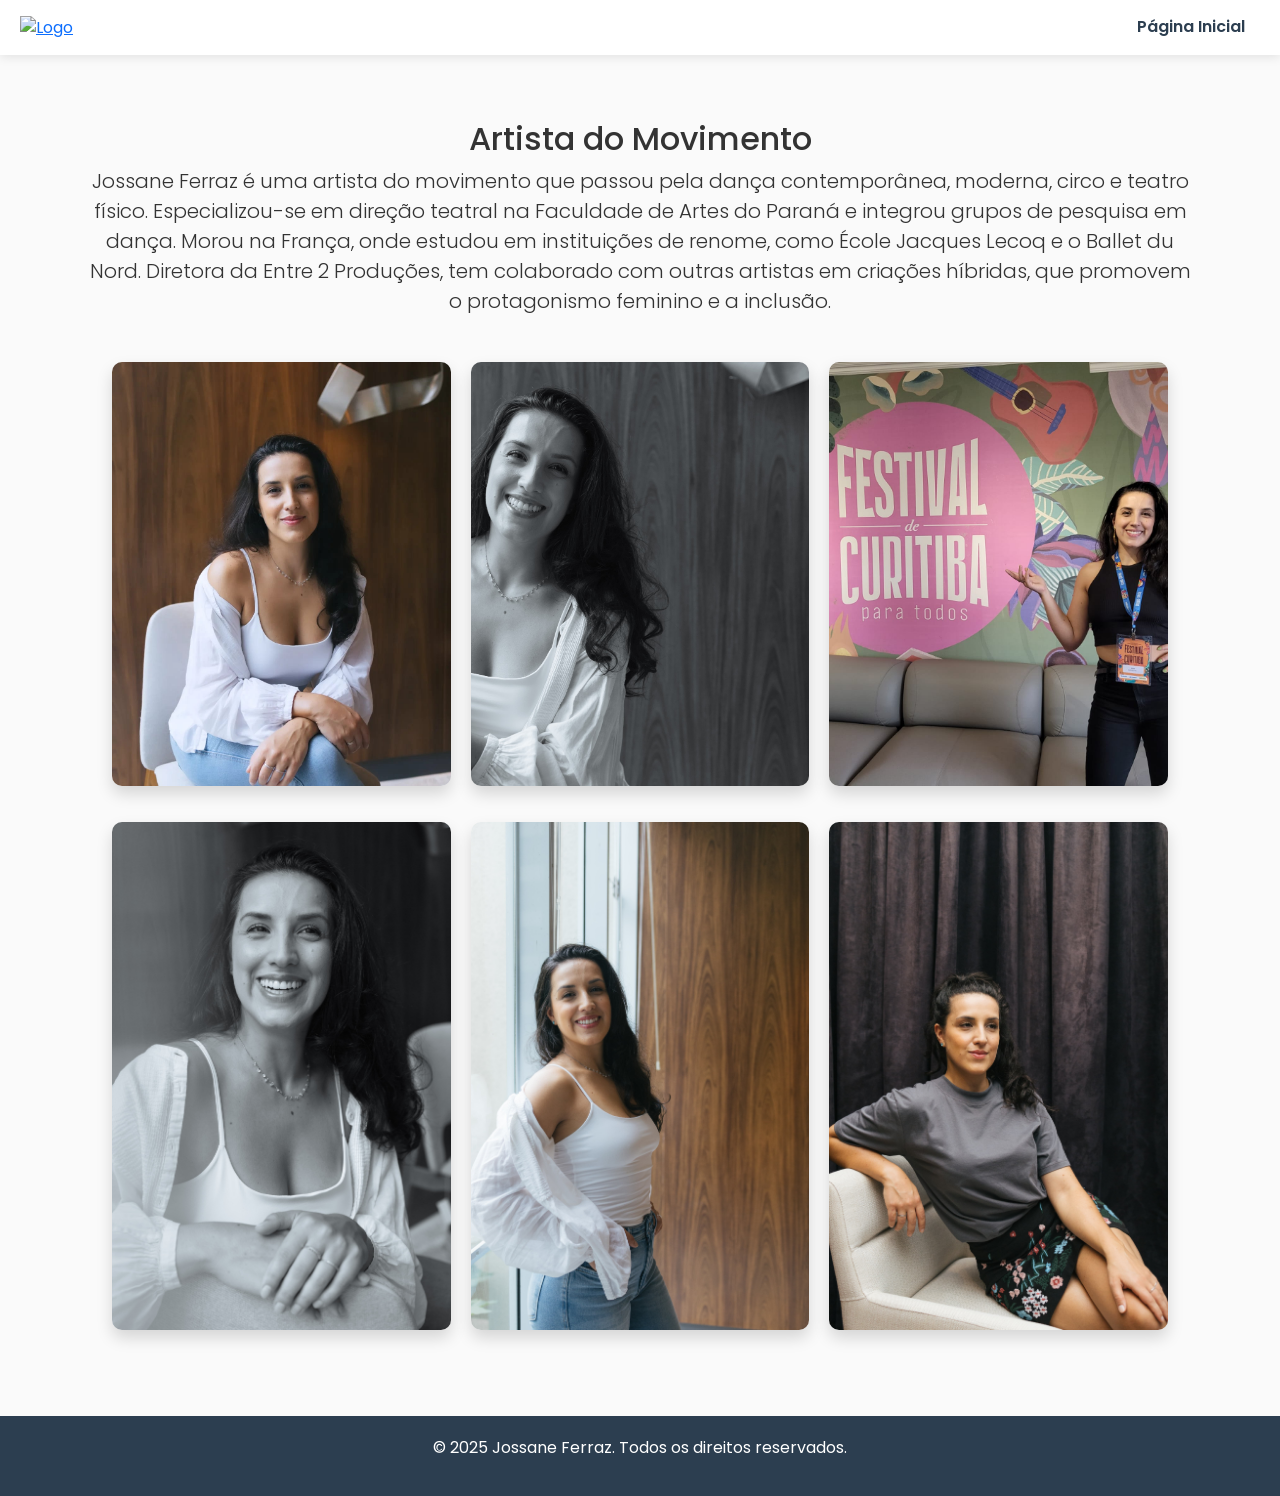
==== html/about.html @ 4a3dd1f1 "2" ====
<!DOCTYPE html>
<html lang="pt-br">
<head>
    <meta charset="UTF-8">
    <meta name="viewport" content="width=device-width, initial-scale=1.0">
    <title>Sobre Jossane Ferraz</title>
    <link href="https://cdn.jsdelivr.net/npm/bootstrap@5.3.0/dist/css/bootstrap.min.css" rel="stylesheet">
    <link href="https://fonts.googleapis.com/css2?family=Poppins:wght@300;400;600&display=swap" rel="stylesheet">
    <style>
        body {
            font-family: 'Poppins', sans-serif;
            background-color: #fafafa;
            color: #333;
            margin: 0;
            padding-top: 80px;
        }
        header {
            background-color: #ffffff;
            padding: 15px 20px;
            box-shadow: 0 2px 10px rgba(0, 0, 0, 0.1);
            display: flex;
            align-items: center;
            justify-content: space-between;
            position: fixed;
            width: 100%;
            top: 0;
            left: 0;
            z-index: 1000;
        }
        header .logo img {
            height: 35px;
        }
        nav {
            background-color: transparent;
        }
        nav ul {
            list-style: none;
            padding: 0;
            margin: 0;
        }
        nav a {
            font-weight: 600;
            text-decoration: none;
            color: #2c3e50;
            transition: color 0.3s;
            padding: 10px 15px;
            border-radius: 5px;
        }
        nav a:hover {
            color: #f39c12;
        }
        .container {
            margin-top: 40px;
        }
        footer {
            text-align: center;
            padding: 20px;
            background-color: #2c3e50;
            color: #fff;
            margin-top: 40px;
        }
        .gallery {
            display: grid;
            grid-template-columns: repeat(3, 1fr);
            gap: 20px;
            padding: 30px;
        }
        .gallery figure {
            position: relative;
            overflow: hidden;
            border-radius: 10px;
            box-shadow: 0 8px 16px rgba(0, 0, 0, 0.15);
            transition: transform 0.3s ease, box-shadow 0.3s ease;
            cursor: pointer;
        }
        .gallery figure:hover {
            transform: scale(1.05);
        }
        .gallery img {
            width: 100%;
            height: 100%;
            object-fit: cover;
            display: block;
        }
        .modal {
            display: none;
            position: fixed;
            z-index: 1000;
            left: 0;
            top: 0;
            width: 100%;
            height: 100%;
            background-color: rgba(0, 0, 0, 0.8);
            justify-content: center;
            align-items: center;
        }
        .modal img {
            max-width: 90%;
            max-height: 90%;
            border-radius: 10px;
        }
        .modal.active {
            display: flex;
        }
        @media (max-width: 768px) {
            .gallery {
                grid-template-columns: 1fr;
            }
        }
    </style>
</head>
<body>
    <header>
        <a href="/" class="logo">
            <img src="../assets/images/logo.png" alt="Logo" />
        </a>
        <nav>
            <ul>
                <li><a href="/">Página Inicial</a></li>
            </ul>
        </nav>
    </header>

    <div class="container text-center">
        <h2 class="mt-4">Artista do Movimento</h2>
        <p class="lead">
            Jossane Ferraz é uma artista do movimento que passou pela dança contemporânea, moderna, circo e teatro físico.
            Especializou-se em direção teatral na Faculdade de Artes do Paraná e integrou grupos de pesquisa em dança.
            Morou na França, onde estudou em instituições de renome, como École Jacques Lecoq e o Ballet du Nord.
            Diretora da Entre 2 Produções, tem colaborado com outras artistas em criações híbridas, que promovem o protagonismo feminino e a inclusão.
        </p>

        <div class="gallery">
            <figure><img src="../images/perfil/01.jpg" alt="Foto 1"></figure>
            <figure><img src="../images/perfil/02.jpg" alt="Foto 2"></figure>
            <figure><img src="../images/perfil/03.jpg" alt="Foto 3"></figure>
            <figure><img src="../images/perfil/04.jpg" alt="Foto 4"></figure>
            <figure><img src="../images/perfil/05.jpg" alt="Foto 5"></figure>
            <figure><img src="../images/perfil/06.jpg" alt="Foto 6"></figure>
        </div>
    </div>

    <div class="modal" id="imageModal">
        <img id="modalImg" src="" alt="Imagem Ampliada">
    </div>

    <footer>
        <p>&copy; 2025 Jossane Ferraz. Todos os direitos reservados.</p>
    </footer>

    <script>
        document.querySelectorAll('.gallery figure img').forEach(img => {
            img.addEventListener('click', function() {
                document.getElementById('modalImg').src = this.src;
                document.getElementById('imageModal').classList.add('active');
            });
        });
        document.getElementById('imageModal').addEventListener('click', function() {
            this.classList.remove('active');
        });
    </script>
</body>
</html>
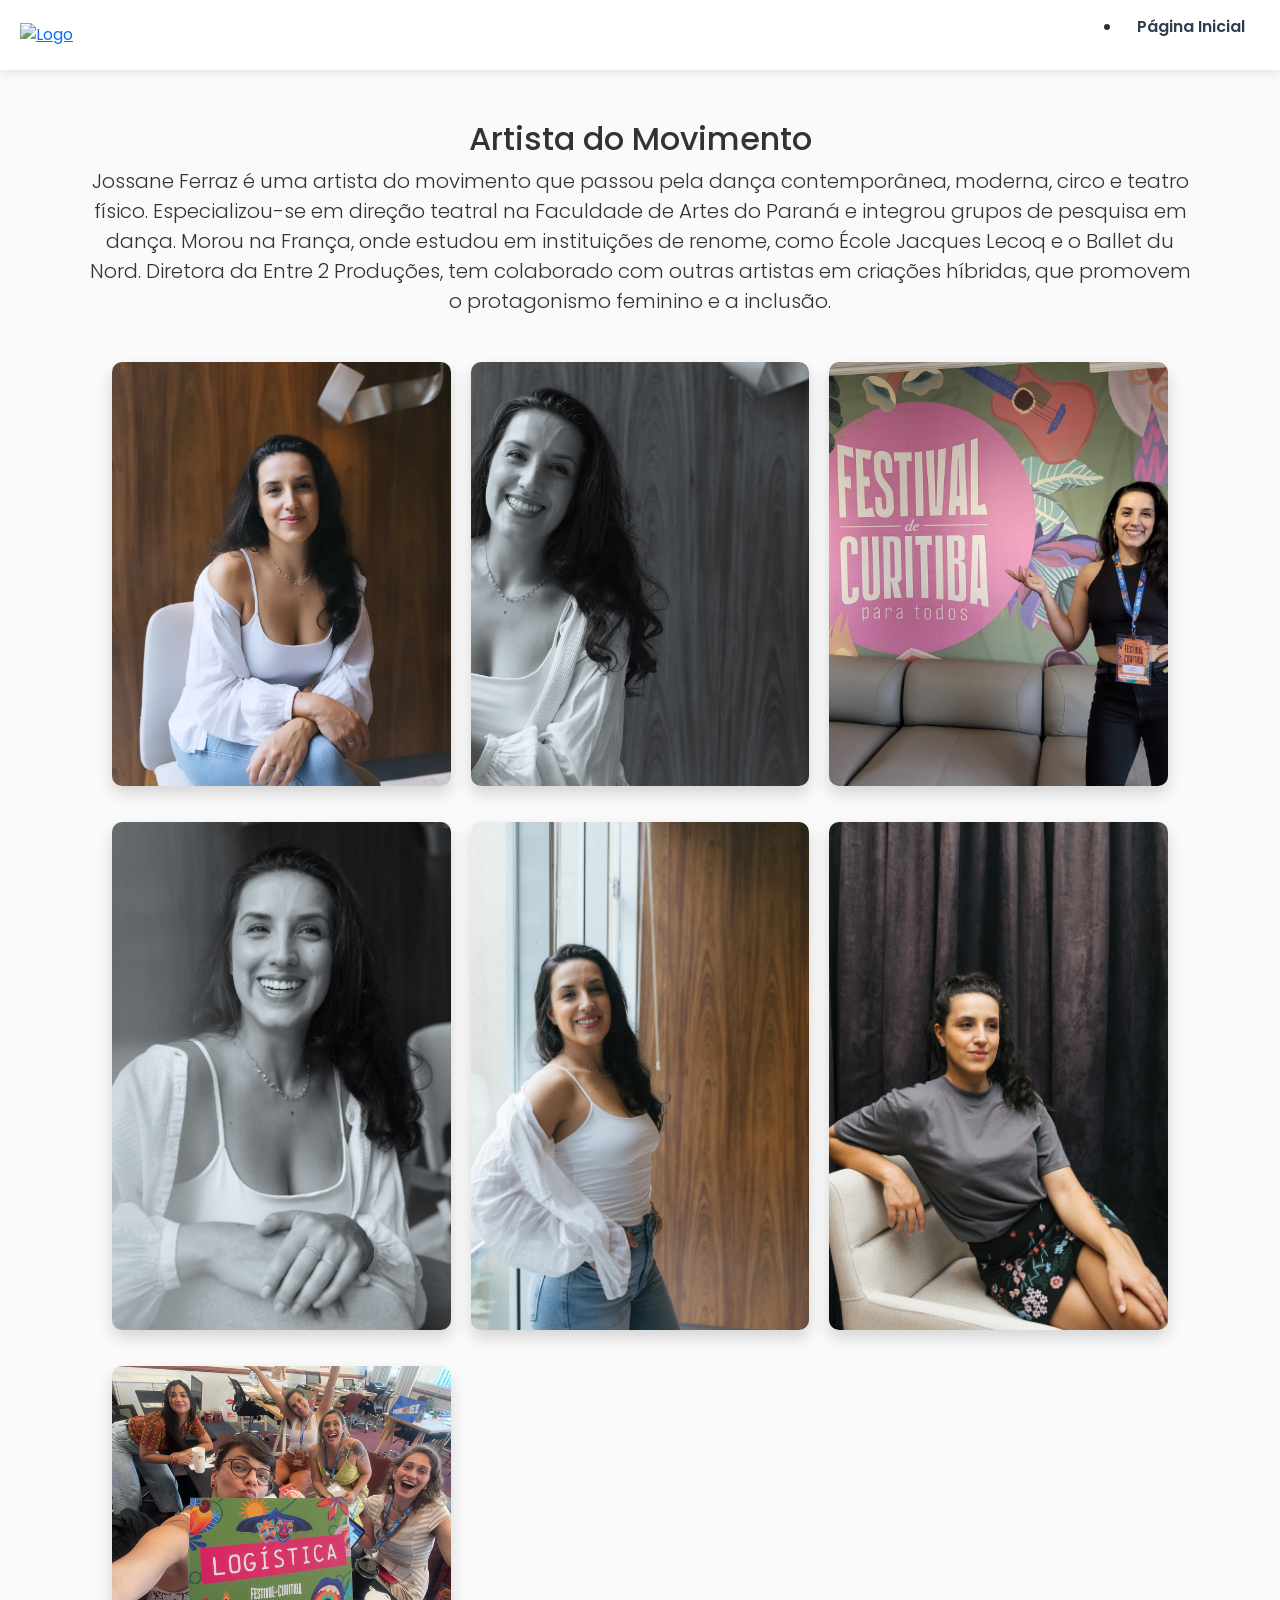
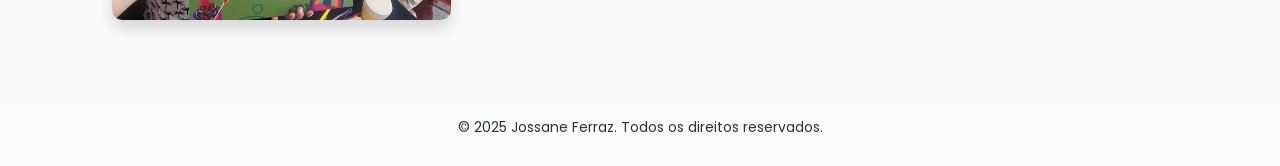
==== commit eafe66b2: "v2" ====
--- a/html/about.html
+++ b/html/about.html
@@ -27,22 +27,15 @@
             left: 0;
             z-index: 1000;
         }
-        header .logo img {
-            height: 35px;
-        }
-        nav {
-            background-color: transparent;
-        }
-        nav ul {
-            list-style: none;
-            padding: 0;
-            margin: 0;
+        .logo img {
+            height: 30px;
+            transition: height 0.3s;
         }
         nav a {
             font-weight: 600;
             text-decoration: none;
             color: #2c3e50;
-            transition: color 0.3s;
+            transition: color 0.3s, font-size 0.3s;
             padding: 10px 15px;
             border-radius: 5px;
         }
@@ -105,6 +98,13 @@
         @media (max-width: 768px) {
             .gallery {
                 grid-template-columns: 1fr;
+            }
+            .logo img {
+                height: 20px;
+            }
+            nav a {
+                font-size: 14px;
+                padding: 5px 10px;
             }
         }
     </style>
@@ -137,6 +137,7 @@
             <figure><img src="../images/perfil/04.jpg" alt="Foto 4"></figure>
             <figure><img src="../images/perfil/05.jpg" alt="Foto 5"></figure>
             <figure><img src="../images/perfil/06.jpg" alt="Foto 6"></figure>
+            <figure><img src="../images/perfil/07.jpg" alt="Foto 7"></figure>
         </div>
     </div>
 
@@ -144,19 +145,73 @@
         <img id="modalImg" src="" alt="Imagem Ampliada">
     </div>
 
-    <footer>
+    <footer style="background-color: #fcfcfc; color: #2d3436; padding: 10px; text-align: center; font-size: 14px; display: flex; justify-content: center; align-items: center; height: 60px;">
         <p>&copy; 2025 Jossane Ferraz. Todos os direitos reservados.</p>
     </footer>
 
     <script>
-        document.querySelectorAll('.gallery figure img').forEach(img => {
-            img.addEventListener('click', function() {
-                document.getElementById('modalImg').src = this.src;
-                document.getElementById('imageModal').classList.add('active');
+        document.addEventListener('DOMContentLoaded', function () {
+            const images = document.querySelectorAll('.gallery figure img');
+            const modal = document.getElementById('imageModal');
+            const modalImg = document.getElementById('modalImg');
+
+            let currentIndex = 0;
+
+            function openModal(index) {
+                currentIndex = index;
+                modalImg.src = images[currentIndex].src;
+                modal.classList.add('active');
+            }
+
+            function closeModal() {
+                modal.classList.remove('active');
+            }
+
+            function nextImage() {
+                currentIndex = (currentIndex + 1) % images.length;
+                modalImg.src = images[currentIndex].src;
+            }
+
+            function prevImage() {
+                currentIndex = (currentIndex - 1 + images.length) % images.length;
+                modalImg.src = images[currentIndex].src;
+            }
+
+            // Abre o modal ao clicar em uma imagem
+            images.forEach((img, index) => {
+                img.addEventListener('click', function () {
+                    openModal(index);
+                });
             });
-        });
-        document.getElementById('imageModal').addEventListener('click', function() {
-            this.classList.remove('active');
+
+            // Fecha o modal ao clicar fora da imagem
+            modal.addEventListener('click', function (event) {
+                if (event.target === modal) {
+                    closeModal();
+                } else {
+                    const clickX = event.clientX;
+                    const screenWidth = window.innerWidth;
+
+                    if (clickX > screenWidth / 2) {
+                        nextImage(); // Canto direito → próxima imagem
+                    } else {
+                        prevImage(); // Canto esquerdo → imagem anterior
+                    }
+                }
+            });
+
+            // Navegação com o teclado
+            document.addEventListener('keydown', function (event) {
+                if (modal.classList.contains('active')) {
+                    if (event.key === 'ArrowRight') {
+                        nextImage(); // Seta para a direita → próxima imagem
+                    } else if (event.key === 'ArrowLeft') {
+                        prevImage(); // Seta para a esquerda → imagem anterior
+                    } else if (event.key === 'Escape') {
+                        closeModal(); // Tecla Esc → fecha o modal
+                    }
+                }
+            });
         });
     </script>
 </body>
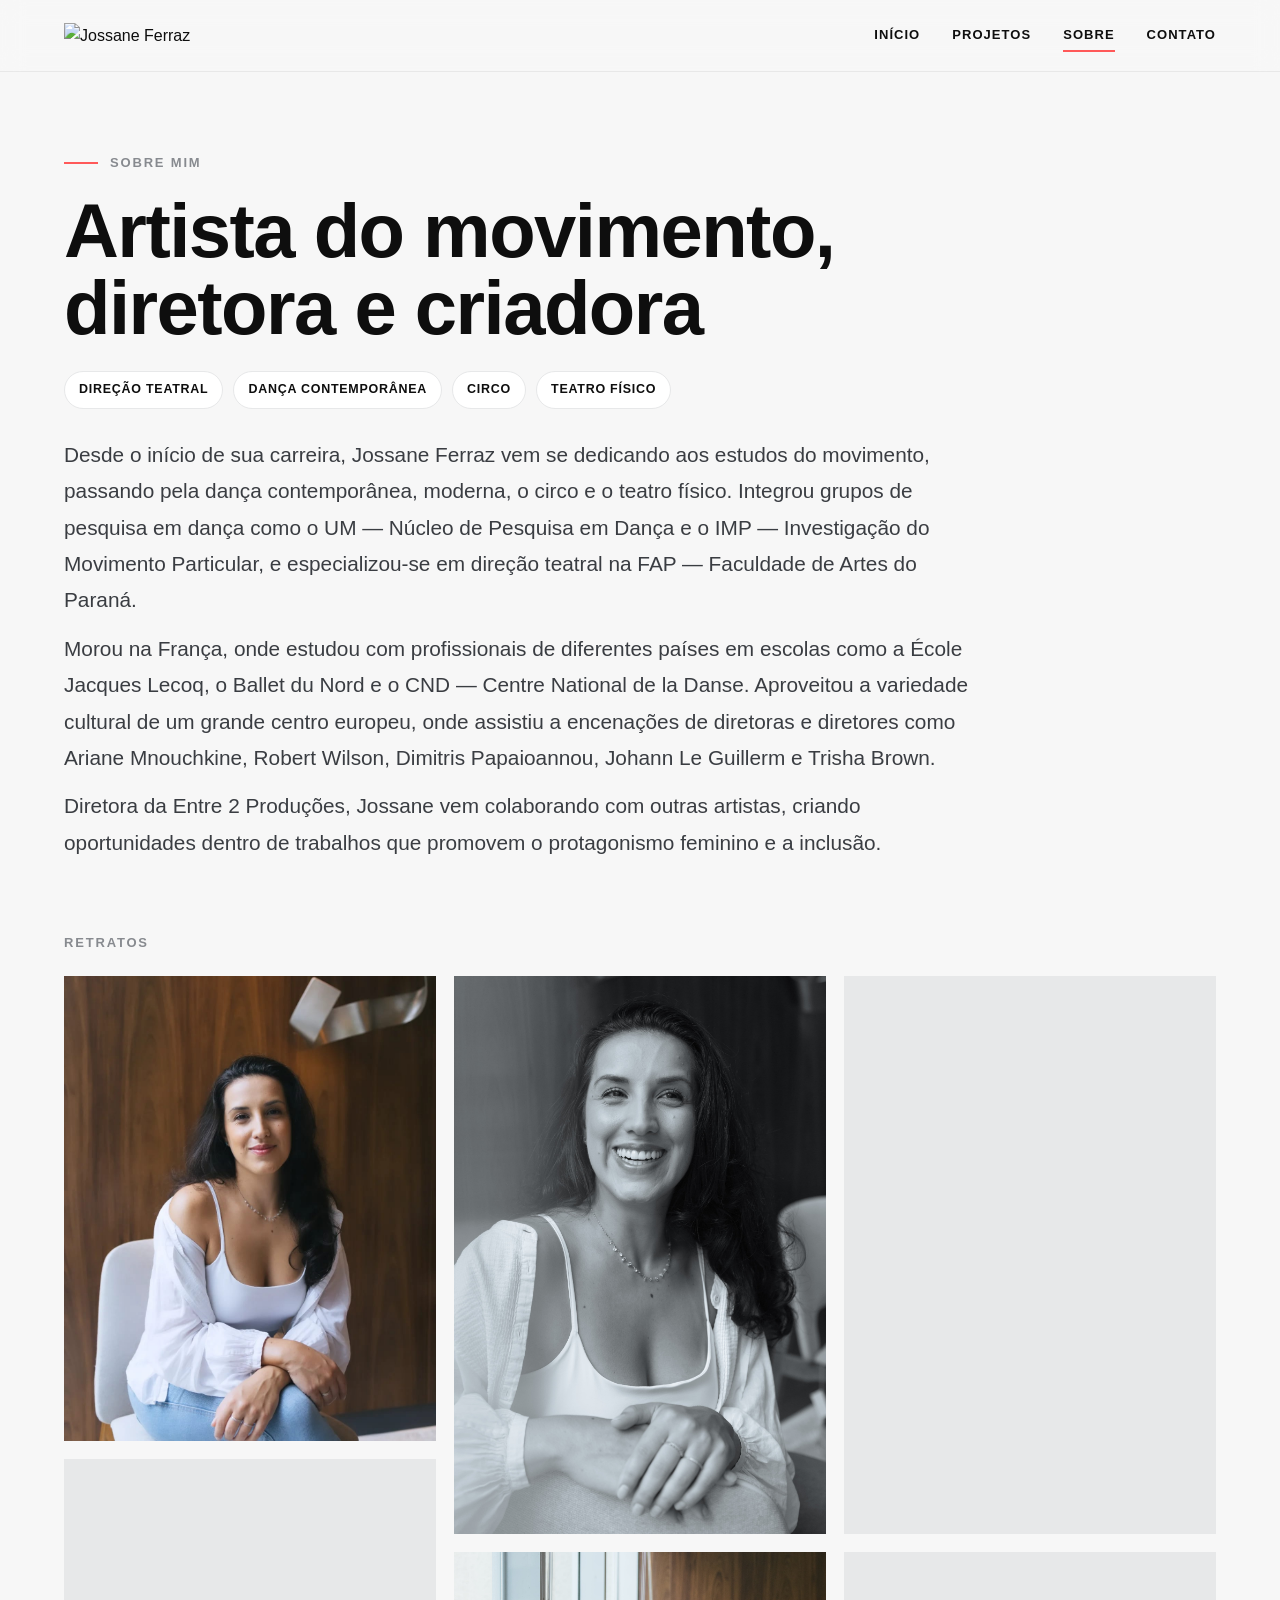
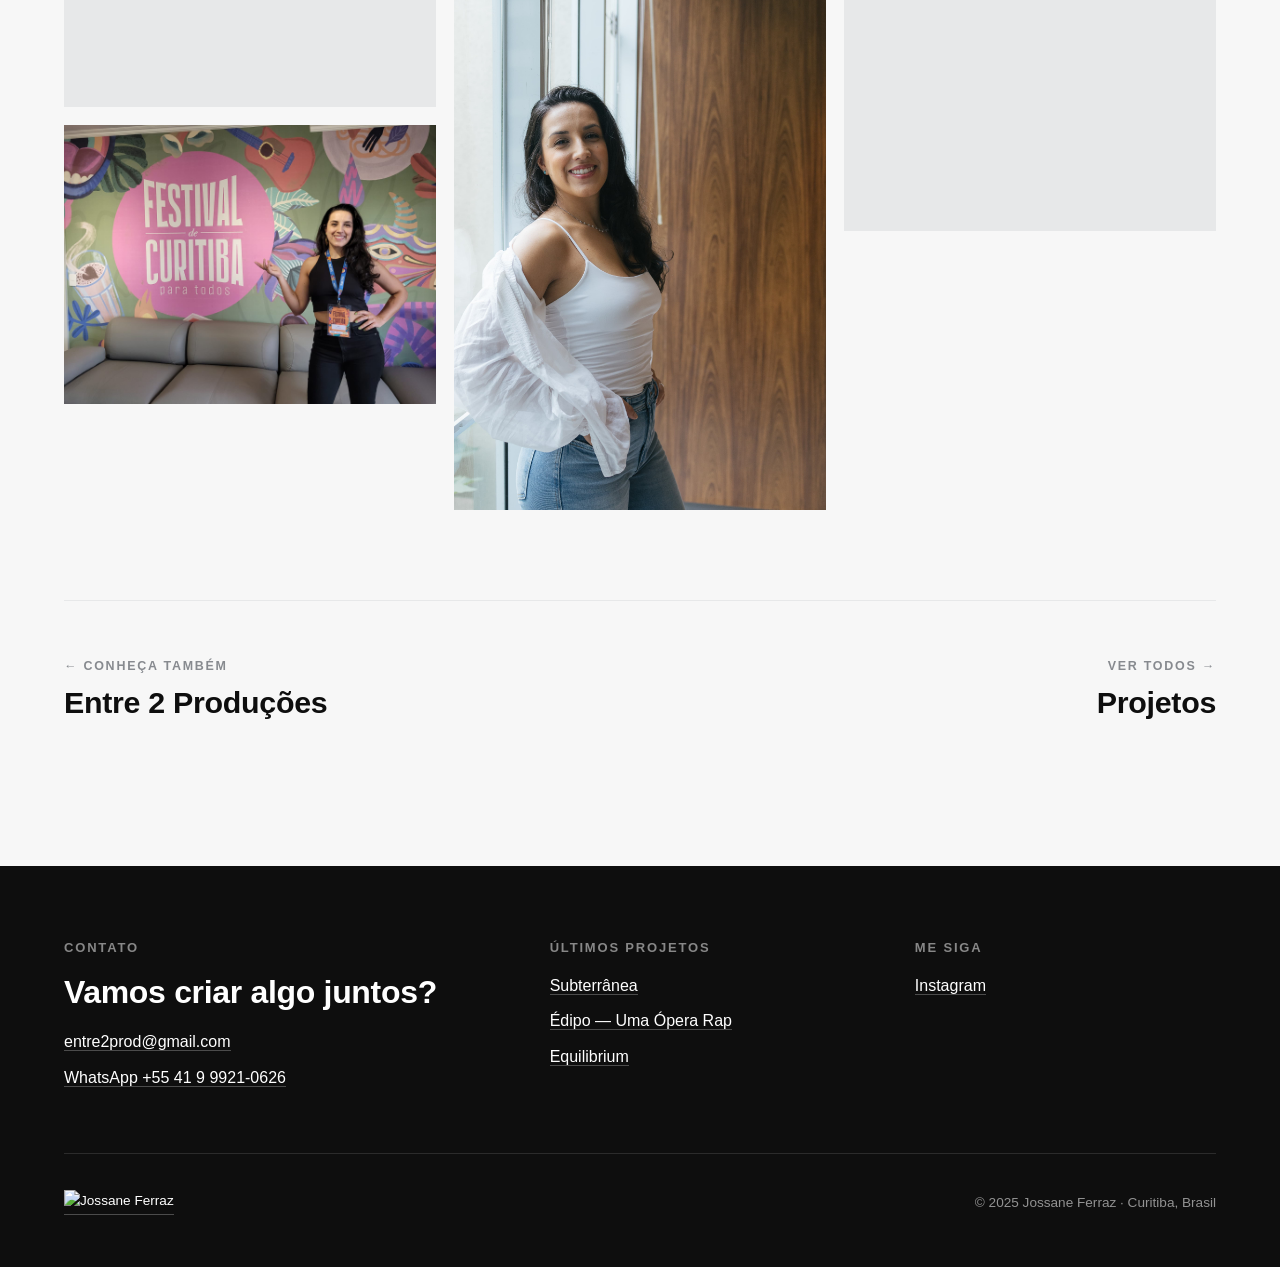
==== commit 6583c127: "2.0" ====
--- a/html/about.html
+++ b/html/about.html
@@ -1,218 +1,120 @@
 <!DOCTYPE html>
-<html lang="pt-br">
+<html lang="pt-BR">
 <head>
     <meta charset="UTF-8">
-    <meta name="viewport" content="width=device-width, initial-scale=1.0">
-    <title>Sobre Jossane Ferraz</title>
-    <link href="https://cdn.jsdelivr.net/npm/bootstrap@5.3.0/dist/css/bootstrap.min.css" rel="stylesheet">
-    <link href="https://fonts.googleapis.com/css2?family=Poppins:wght@300;400;600&display=swap" rel="stylesheet">
-    <style>
-        body {
-            font-family: 'Poppins', sans-serif;
-            background-color: #fafafa;
-            color: #333;
-            margin: 0;
-            padding-top: 80px;
-        }
-        header {
-            background-color: #ffffff;
-            padding: 15px 20px;
-            box-shadow: 0 2px 10px rgba(0, 0, 0, 0.1);
-            display: flex;
-            align-items: center;
-            justify-content: space-between;
-            position: fixed;
-            width: 100%;
-            top: 0;
-            left: 0;
-            z-index: 1000;
-        }
-        .logo img {
-            height: 30px;
-            transition: height 0.3s;
-        }
-        nav a {
-            font-weight: 600;
-            text-decoration: none;
-            color: #2c3e50;
-            transition: color 0.3s, font-size 0.3s;
-            padding: 10px 15px;
-            border-radius: 5px;
-        }
-        nav a:hover {
-            color: #f39c12;
-        }
-        .container {
-            margin-top: 40px;
-        }
-        footer {
-            text-align: center;
-            padding: 20px;
-            background-color: #2c3e50;
-            color: #fff;
-            margin-top: 40px;
-        }
-        .gallery {
-            display: grid;
-            grid-template-columns: repeat(3, 1fr);
-            gap: 20px;
-            padding: 30px;
-        }
-        .gallery figure {
-            position: relative;
-            overflow: hidden;
-            border-radius: 10px;
-            box-shadow: 0 8px 16px rgba(0, 0, 0, 0.15);
-            transition: transform 0.3s ease, box-shadow 0.3s ease;
-            cursor: pointer;
-        }
-        .gallery figure:hover {
-            transform: scale(1.05);
-        }
-        .gallery img {
-            width: 100%;
-            height: 100%;
-            object-fit: cover;
-            display: block;
-        }
-        .modal {
-            display: none;
-            position: fixed;
-            z-index: 1000;
-            left: 0;
-            top: 0;
-            width: 100%;
-            height: 100%;
-            background-color: rgba(0, 0, 0, 0.8);
-            justify-content: center;
-            align-items: center;
-        }
-        .modal img {
-            max-width: 90%;
-            max-height: 90%;
-            border-radius: 10px;
-        }
-        .modal.active {
-            display: flex;
-        }
-        @media (max-width: 768px) {
-            .gallery {
-                grid-template-columns: 1fr;
-            }
-            .logo img {
-                height: 20px;
-            }
-            nav a {
-                font-size: 14px;
-                padding: 5px 10px;
-            }
-        }
-    </style>
+    <meta name="viewport" content="width=device-width, initial-scale=1, viewport-fit=cover">
+    <title>Sobre | Jossane Ferraz</title>
+    <meta name="description" content="Jossane Ferraz é artista do movimento e diretora da Entre 2 Produções. Dança contemporânea, circo e teatro físico, com formação na École Jacques Lecoq e no Ballet du Nord.">
+    <meta name="author" content="Jossane Ferraz">
+    <meta property="og:type" content="profile">
+    <meta property="og:site_name" content="Jossane Ferraz">
+    <meta property="og:title" content="Sobre | Jossane Ferraz">
+    <meta property="og:description" content="Artista do movimento e diretora da Entre 2 Produções.">
+    <meta property="og:image" content="/images/perfil/01.jpg">
+    <link rel="icon" href="/assets/images/logo2.png">
+    <link rel="stylesheet" href="/assets/fonts/webfonts.css">
+    <link rel="stylesheet" href="/css/pages.css">
+    <script src="/js/pages.js" defer></script>
 </head>
 <body>
-    <header>
-        <a href="/" class="logo">
-            <img src="../assets/images/logo.png" alt="Logo" />
+
+    <header class="site-header">
+        <a href="/" class="logo" aria-label="Página inicial">
+            <img src="/assets/images/logo.png" alt="Jossane Ferraz">
         </a>
-        <nav>
-            <ul>
-                <li><a href="/">Página Inicial</a></li>
-            </ul>
+        <nav class="site-nav" aria-label="Navegação principal">
+            <a href="/">Início</a>
+            <a href="/#portfolio">Projetos</a>
+            <a href="/html/about.html" class="nav-extra" aria-current="page">Sobre</a>
+            <a href="#contato">Contato</a>
         </nav>
     </header>
 
-    <div class="container text-center">
-        <h2 class="mt-4">Artista do Movimento</h2>
-        <p class="lead">
-            Jossane Ferraz é uma artista do movimento que passou pela dança contemporânea, moderna, circo e teatro físico.
-            Especializou-se em direção teatral na Faculdade de Artes do Paraná e integrou grupos de pesquisa em dança.
-            Morou na França, onde estudou em instituições de renome, como École Jacques Lecoq e o Ballet du Nord.
-            Diretora da Entre 2 Produções, tem colaborado com outras artistas em criações híbridas, que promovem o protagonismo feminino e a inclusão.
-        </p>
+    <main class="page-main">
 
-        <div class="gallery">
-            <figure><img src="../images/perfil/01.jpg" alt="Foto 1"></figure>
-            <figure><img src="../images/perfil/02.jpg" alt="Foto 2"></figure>
-            <figure><img src="../images/perfil/03.jpg" alt="Foto 3"></figure>
-            <figure><img src="../images/perfil/04.jpg" alt="Foto 4"></figure>
-            <figure><img src="../images/perfil/05.jpg" alt="Foto 5"></figure>
-            <figure><img src="../images/perfil/06.jpg" alt="Foto 6"></figure>
-            <figure><img src="../images/perfil/07.jpg" alt="Foto 7"></figure>
+        <section class="page-hero reveal">
+            <p class="eyebrow">Sobre Mim</p>
+            <h1>Artista do movimento, diretora e criadora</h1>
+            <ul class="meta">
+                <li>Direção teatral</li>
+                <li>Dança contemporânea</li>
+                <li>Circo</li>
+                <li>Teatro físico</li>
+            </ul>
+            <p class="lead">
+                Desde o início de sua carreira, Jossane Ferraz vem se dedicando aos estudos do movimento, passando
+                pela dança contemporânea, moderna, o circo e o teatro físico. Integrou grupos de pesquisa em dança
+                como o UM — Núcleo de Pesquisa em Dança e o IMP — Investigação do Movimento Particular, e
+                especializou-se em direção teatral na FAP — Faculdade de Artes do Paraná.
+            </p>
+            <p class="lead">
+                Morou na França, onde estudou com profissionais de diferentes países em escolas como a École
+                Jacques Lecoq, o Ballet du Nord e o CND — Centre National de la Danse. Aproveitou a variedade
+                cultural de um grande centro europeu, onde assistiu a encenações de diretoras e diretores como
+                Ariane Mnouchkine, Robert Wilson, Dimitris Papaioannou, Johann Le Guillerm e Trisha Brown.
+            </p>
+            <p class="lead">
+                Diretora da Entre 2 Produções, Jossane vem colaborando com outras artistas, criando oportunidades
+                dentro de trabalhos que promovem o protagonismo feminino e a inclusão.
+            </p>
+        </section>
+
+        <section class="gallery-section">
+            <p class="section-label">Retratos</p>
+            <div class="gallery">
+                <figure class="reveal"><img src="/images/perfil/01.jpg" alt="Retrato de Jossane Ferraz" loading="lazy" decoding="async"></figure>
+                <figure class="reveal"><img src="/images/perfil/02.jpg" alt="Retrato de Jossane Ferraz" loading="lazy" decoding="async"></figure>
+                <figure class="reveal"><img src="/images/perfil/03.jpg" alt="Retrato de Jossane Ferraz" loading="lazy" decoding="async"></figure>
+                <figure class="reveal"><img src="/images/perfil/04.jpg" alt="Retrato de Jossane Ferraz" loading="lazy" decoding="async"></figure>
+                <figure class="reveal"><img src="/images/perfil/05.jpg" alt="Retrato de Jossane Ferraz" loading="lazy" decoding="async"></figure>
+                <figure class="reveal"><img src="/images/perfil/06.jpg" alt="Retrato de Jossane Ferraz" loading="lazy" decoding="async"></figure>
+                <figure class="reveal"><img src="/images/perfil/07.jpg" alt="Retrato de Jossane Ferraz" loading="lazy" decoding="async"></figure>
+            </div>
+        </section>
+
+        <nav class="project-nav" aria-label="Continue navegando">
+            <a href="/html/entre2producoes.html" class="prev">
+                <span class="label">&larr; Conheça também</span>
+                <span class="title">Entre 2 Produções</span>
+            </a>
+            <a href="/#portfolio" class="next">
+                <span class="label">Ver todos &rarr;</span>
+                <span class="title">Projetos</span>
+            </a>
+        </nav>
+
+    </main>
+
+    <footer class="site-footer" id="contato">
+        <div class="footer-inner">
+            <div>
+                <h3>Contato</h3>
+                <p class="footer-cta">Vamos criar algo juntos?</p>
+                <ul>
+                    <li><a href="mailto:entre2prod@gmail.com">entre2prod@gmail.com</a></li>
+                    <li><a href="https://wa.me/5541999210626" target="_blank" rel="noopener">WhatsApp +55 41 9 9921-0626</a></li>
+                </ul>
+            </div>
+            <div>
+                <h3>Últimos projetos</h3>
+                <ul>
+                    <li><a href="/html/projetos/subterranea.html">Subterrânea</a></li>
+                    <li><a href="/html/projetos/edipo.html">Édipo — Uma Ópera Rap</a></li>
+                    <li><a href="/html/projetos/equilibrium.html">Equilibrium</a></li>
+                </ul>
+            </div>
+            <div>
+                <h3>Me siga</h3>
+                <ul>
+                    <li><a href="https://www.instagram.com/jossaneferraz" target="_blank" rel="noopener">Instagram</a></li>
+                </ul>
+            </div>
         </div>
-    </div>
-
-    <div class="modal" id="imageModal">
-        <img id="modalImg" src="" alt="Imagem Ampliada">
-    </div>
-
-    <footer style="background-color: #fcfcfc; color: #2d3436; padding: 10px; text-align: center; font-size: 14px; display: flex; justify-content: center; align-items: center; height: 60px;">
-        <p>&copy; 2025 Jossane Ferraz. Todos os direitos reservados.</p>
+        <div class="copyright">
+            <a href="/"><img src="/assets/images/logo2.png" alt="Jossane Ferraz"></a>
+            <p>&copy; 2025 Jossane Ferraz &middot; Curitiba, Brasil</p>
+        </div>
     </footer>
 
-    <script>
-        document.addEventListener('DOMContentLoaded', function () {
-            const images = document.querySelectorAll('.gallery figure img');
-            const modal = document.getElementById('imageModal');
-            const modalImg = document.getElementById('modalImg');
-
-            let currentIndex = 0;
-
-            function openModal(index) {
-                currentIndex = index;
-                modalImg.src = images[currentIndex].src;
-                modal.classList.add('active');
-            }
-
-            function closeModal() {
-                modal.classList.remove('active');
-            }
-
-            function nextImage() {
-                currentIndex = (currentIndex + 1) % images.length;
-                modalImg.src = images[currentIndex].src;
-            }
-
-            function prevImage() {
-                currentIndex = (currentIndex - 1 + images.length) % images.length;
-                modalImg.src = images[currentIndex].src;
-            }
-
-            // Abre o modal ao clicar em uma imagem
-            images.forEach((img, index) => {
-                img.addEventListener('click', function () {
-                    openModal(index);
-                });
-            });
-
-            // Fecha o modal ao clicar fora da imagem
-            modal.addEventListener('click', function (event) {
-                if (event.target === modal) {
-                    closeModal();
-                } else {
-                    const clickX = event.clientX;
-                    const screenWidth = window.innerWidth;
-
-                    if (clickX > screenWidth / 2) {
-                        nextImage(); // Canto direito → próxima imagem
-                    } else {
-                        prevImage(); // Canto esquerdo → imagem anterior
-                    }
-                }
-            });
-
-            // Navegação com o teclado
-            document.addEventListener('keydown', function (event) {
-                if (modal.classList.contains('active')) {
-                    if (event.key === 'ArrowRight') {
-                        nextImage(); // Seta para a direita → próxima imagem
-                    } else if (event.key === 'ArrowLeft') {
-                        prevImage(); // Seta para a esquerda → imagem anterior
-                    } else if (event.key === 'Escape') {
-                        closeModal(); // Tecla Esc → fecha o modal
-                    }
-                }
-            });
-        });
-    </script>
 </body>
 </html>
--- a/css/pages.css
+++ b/css/pages.css
@@ -0,0 +1,543 @@
+/* ==========================================================================
+   Jossane Ferraz — design system das páginas internas
+   Segue a identidade da home (build.min.css): Helvetica Now Display,
+   fundo #f7f7f7, texto #0e0e0e, cinza #878a8f, acento #ff5959.
+   Pesos de fonte disponíveis localmente: 400, 500 e 800.
+   ========================================================================== */
+
+:root {
+    --ink: #0e0e0e;
+    --gray: #878a8f;
+    --gray-light: #e7e8e9;
+    --bg: #f7f7f7;
+    --surface: #ffffff;
+    --accent: #ff5959;
+    --header-h: 72px;
+    --gutter: clamp(20px, 5vw, 64px);
+    --ease: cubic-bezier(.3, 0, .5, 1);
+}
+
+*,
+*::before,
+*::after { box-sizing: border-box; }
+
+html { scroll-behavior: smooth; }
+
+body {
+    margin: 0;
+    min-height: 100vh;
+    font-family: "Helvetica Now Display DW", "Helvetica Neue", Arial, sans-serif;
+    font-size: 16px;
+    font-weight: 500;
+    line-height: 1.6;
+    color: var(--ink);
+    background: var(--bg);
+    -webkit-text-size-adjust: 100%;
+    overflow-x: hidden;
+}
+
+img, video { max-width: 100%; display: block; }
+
+a { color: inherit; text-decoration: none; }
+
+::selection { background: var(--ink); color: #fff; }
+
+:focus-visible {
+    outline: 2px solid var(--accent);
+    outline-offset: 3px;
+}
+
+/* --------------------------------------------------------------------------
+   Header fixo
+   -------------------------------------------------------------------------- */
+
+.site-header {
+    position: fixed;
+    inset: 0 0 auto 0;
+    z-index: 100;
+    display: flex;
+    align-items: center;
+    justify-content: space-between;
+    height: var(--header-h);
+    padding: 0 var(--gutter);
+    background: rgba(247, 247, 247, .88);
+    -webkit-backdrop-filter: blur(12px);
+    backdrop-filter: blur(12px);
+    border-bottom: 1px solid rgba(14, 14, 14, .06);
+}
+
+.site-header .logo img { height: 26px; width: auto; }
+
+.site-nav {
+    display: flex;
+    align-items: center;
+    gap: clamp(14px, 3vw, 32px);
+}
+
+.site-nav a {
+    font-size: .8125rem;
+    font-weight: 800;
+    letter-spacing: .08em;
+    text-transform: uppercase;
+    color: var(--ink);
+    padding: 6px 0;
+    position: relative;
+    white-space: nowrap;
+}
+
+.site-nav a::after {
+    content: '';
+    position: absolute;
+    left: 0;
+    bottom: 0;
+    width: 100%;
+    height: 2px;
+    background: var(--accent);
+    transform: scaleX(0);
+    transform-origin: left;
+    transition: transform .25s var(--ease);
+}
+
+.site-nav a:hover::after,
+.site-nav a[aria-current="page"]::after { transform: scaleX(1); }
+
+@media (max-width: 560px) {
+    .site-header .logo img { height: 22px; }
+    .site-nav a { font-size: .75rem; }
+    .site-nav .nav-extra { display: none; }
+}
+
+/* --------------------------------------------------------------------------
+   Hero da página
+   -------------------------------------------------------------------------- */
+
+.page-main {
+    padding: calc(var(--header-h) + clamp(40px, 9vh, 96px)) var(--gutter) 0;
+    max-width: 1440px;
+    margin: 0 auto;
+}
+
+.page-hero { max-width: 920px; }
+
+.page-hero .eyebrow {
+    display: flex;
+    align-items: center;
+    gap: 12px;
+    margin: 0 0 18px;
+    font-size: .8125rem;
+    font-weight: 800;
+    letter-spacing: .14em;
+    text-transform: uppercase;
+    color: var(--gray);
+}
+
+.page-hero .eyebrow::before {
+    content: '';
+    width: 34px;
+    height: 2px;
+    background: var(--accent);
+    flex: 0 0 auto;
+}
+
+.page-hero h1 {
+    margin: 0 0 24px;
+    font-size: clamp(2.4rem, 7vw, 4.75rem);
+    font-weight: 800;
+    line-height: 1.02;
+    letter-spacing: -.02em;
+    text-wrap: balance;
+}
+
+.page-hero .meta {
+    display: flex;
+    flex-wrap: wrap;
+    gap: 10px;
+    margin: 0 0 28px;
+    padding: 0;
+    list-style: none;
+}
+
+.page-hero .meta li {
+    font-size: .78rem;
+    font-weight: 800;
+    letter-spacing: .06em;
+    text-transform: uppercase;
+    padding: 8px 14px;
+    border: 1px solid var(--gray-light);
+    border-radius: 999px;
+    background: var(--surface);
+    color: var(--ink);
+}
+
+.page-hero .meta li.highlight {
+    background: var(--ink);
+    border-color: var(--ink);
+    color: #fff;
+}
+
+.page-hero .lead {
+    font-size: clamp(1.05rem, 2.2vw, 1.3rem);
+    font-weight: 400;
+    line-height: 1.75;
+    color: #3a3d42;
+    margin: 0 0 12px;
+}
+
+.page-hero .credits {
+    font-size: .95rem;
+    color: var(--gray);
+    margin: 18px 0 0;
+}
+
+/* --------------------------------------------------------------------------
+   Galeria (masonry por colunas) + tiles de vídeo
+   -------------------------------------------------------------------------- */
+
+.gallery-section { margin-top: clamp(48px, 8vh, 88px); }
+
+.gallery-section .section-label {
+    font-size: .8125rem;
+    font-weight: 800;
+    letter-spacing: .14em;
+    text-transform: uppercase;
+    color: var(--gray);
+    margin: 0 0 22px;
+}
+
+.gallery {
+    columns: 3;
+    column-gap: 18px;
+}
+
+.gallery > figure {
+    margin: 0 0 18px;
+    break-inside: avoid;
+    position: relative;
+    overflow: hidden;
+    background: var(--gray-light);
+    cursor: zoom-in;
+}
+
+.gallery img {
+    width: 100%;
+    height: auto;
+    transition: transform .6s var(--ease), opacity .4s linear;
+}
+
+.gallery > figure:hover img { transform: scale(1.04); }
+
+.gallery > figure::after {
+    content: '';
+    position: absolute;
+    inset: 0;
+    background: rgba(14, 14, 14, 0);
+    transition: background .3s linear;
+    pointer-events: none;
+}
+
+.gallery > figure:hover::after { background: rgba(14, 14, 14, .12); }
+
+/* Tile de vídeo: capa + botão play */
+.gallery > figure.is-video { cursor: pointer; }
+
+.gallery > figure.is-video .play-badge {
+    position: absolute;
+    inset: 0;
+    display: flex;
+    align-items: center;
+    justify-content: center;
+    z-index: 2;
+    pointer-events: none;
+}
+
+.gallery > figure.is-video .play-badge span {
+    display: flex;
+    align-items: center;
+    justify-content: center;
+    width: 64px;
+    height: 64px;
+    border-radius: 50%;
+    background: rgba(14, 14, 14, .55);
+    -webkit-backdrop-filter: blur(4px);
+    backdrop-filter: blur(4px);
+    transition: transform .25s var(--ease), background .25s linear;
+}
+
+.gallery > figure.is-video:hover .play-badge span {
+    transform: scale(1.1);
+    background: var(--accent);
+}
+
+.gallery > figure.is-video .play-badge svg {
+    width: 20px;
+    height: 20px;
+    fill: #fff;
+    margin-left: 3px;
+}
+
+@media (max-width: 1100px) {
+    .gallery { columns: 2; }
+}
+
+@media (max-width: 620px) {
+    .gallery { columns: 1; }
+    .gallery > figure { margin-bottom: 14px; }
+}
+
+/* --------------------------------------------------------------------------
+   Lightbox
+   -------------------------------------------------------------------------- */
+
+.lightbox {
+    position: fixed;
+    inset: 0;
+    z-index: 200;
+    display: none;
+    align-items: center;
+    justify-content: center;
+    background: rgba(10, 10, 12, .96);
+    padding: 0;
+    touch-action: pan-y;
+}
+
+.lightbox.active { display: flex; }
+
+.lightbox .lb-media {
+    max-width: min(92vw, 1400px);
+    max-height: 84vh;
+    display: flex;
+    align-items: center;
+    justify-content: center;
+}
+
+.lightbox .lb-media img,
+.lightbox .lb-media video {
+    max-width: 92vw;
+    max-height: 84vh;
+    width: auto;
+    height: auto;
+    box-shadow: 0 30px 80px rgba(0, 0, 0, .5);
+}
+
+.lightbox .lb-counter {
+    position: absolute;
+    top: max(18px, env(safe-area-inset-top));
+    left: 24px;
+    color: rgba(255, 255, 255, .7);
+    font-size: .8125rem;
+    font-weight: 800;
+    letter-spacing: .14em;
+}
+
+.lightbox button {
+    appearance: none;
+    border: 0;
+    background: transparent;
+    color: #fff;
+    cursor: pointer;
+    padding: 0;
+    display: flex;
+    align-items: center;
+    justify-content: center;
+}
+
+.lightbox .lb-close {
+    position: absolute;
+    top: max(14px, env(safe-area-inset-top));
+    right: 18px;
+    width: 48px;
+    height: 48px;
+    z-index: 3;
+}
+
+.lightbox .lb-close svg { width: 22px; height: 22px; stroke: #fff; }
+
+.lightbox .lb-prev,
+.lightbox .lb-next {
+    position: absolute;
+    top: 50%;
+    transform: translateY(-50%);
+    width: 56px;
+    height: 72px;
+    z-index: 3;
+    opacity: .75;
+    transition: opacity .2s linear;
+}
+
+.lightbox .lb-prev:hover,
+.lightbox .lb-next:hover { opacity: 1; }
+
+.lightbox .lb-prev { left: max(6px, env(safe-area-inset-left)); }
+.lightbox .lb-next { right: max(6px, env(safe-area-inset-right)); }
+
+.lightbox .lb-prev svg,
+.lightbox .lb-next svg { width: 26px; height: 26px; stroke: #fff; }
+
+@media (max-width: 620px) {
+    .lightbox .lb-prev,
+    .lightbox .lb-next { display: none; } /* no mobile navega-se por swipe */
+    .lightbox .lb-media img,
+    .lightbox .lb-media video { max-width: 100vw; max-height: 88vh; }
+}
+
+body.lb-open { overflow: hidden; }
+
+/* --------------------------------------------------------------------------
+   Player de áudio (Audiobook)
+   -------------------------------------------------------------------------- */
+
+.audio-feature {
+    margin-top: clamp(48px, 8vh, 88px);
+    display: grid;
+    grid-template-columns: minmax(0, 420px) 1fr;
+    gap: clamp(24px, 4vw, 56px);
+    align-items: center;
+    background: var(--surface);
+    border: 1px solid var(--gray-light);
+    padding: clamp(20px, 4vw, 48px);
+}
+
+.audio-feature img { width: 100%; height: auto; }
+
+.audio-feature h2 {
+    margin: 0 0 8px;
+    font-size: clamp(1.4rem, 3vw, 2rem);
+    font-weight: 800;
+    letter-spacing: -.01em;
+}
+
+.audio-feature p { color: #3a3d42; font-weight: 400; }
+
+.audio-feature audio { width: 100%; margin-top: 18px; }
+
+@media (max-width: 800px) {
+    .audio-feature { grid-template-columns: 1fr; }
+}
+
+/* --------------------------------------------------------------------------
+   Navegação anterior / próximo projeto
+   -------------------------------------------------------------------------- */
+
+.project-nav {
+    margin-top: clamp(56px, 10vh, 120px);
+    border-top: 1px solid var(--gray-light);
+    display: grid;
+    grid-template-columns: 1fr 1fr;
+}
+
+.project-nav a {
+    padding: clamp(28px, 5vw, 56px) 0;
+    display: flex;
+    flex-direction: column;
+    gap: 8px;
+    transition: color .2s linear;
+}
+
+.project-nav a:hover { color: var(--accent); }
+
+.project-nav a.next { text-align: right; align-items: flex-end; }
+
+.project-nav .label {
+    font-size: .78rem;
+    font-weight: 800;
+    letter-spacing: .14em;
+    text-transform: uppercase;
+    color: var(--gray);
+}
+
+.project-nav .title {
+    font-size: clamp(1.2rem, 3vw, 1.9rem);
+    font-weight: 800;
+    letter-spacing: -.01em;
+    line-height: 1.15;
+}
+
+/* --------------------------------------------------------------------------
+   Footer
+   -------------------------------------------------------------------------- */
+
+.site-footer {
+    margin-top: clamp(56px, 10vh, 120px);
+    background: var(--ink);
+    color: #fff;
+    padding: clamp(48px, 8vh, 88px) var(--gutter) 40px;
+}
+
+.site-footer .footer-inner {
+    max-width: 1440px;
+    margin: 0 auto;
+    display: grid;
+    grid-template-columns: 1.4fr 1fr 1fr;
+    gap: clamp(28px, 5vw, 64px);
+}
+
+.site-footer h3 {
+    margin: 0 0 14px;
+    font-size: .8125rem;
+    font-weight: 800;
+    letter-spacing: .14em;
+    text-transform: uppercase;
+    color: rgba(255, 255, 255, .5);
+}
+
+.site-footer .footer-cta {
+    font-size: clamp(1.3rem, 3vw, 2rem);
+    font-weight: 800;
+    line-height: 1.2;
+    letter-spacing: -.01em;
+    margin: 0 0 18px;
+}
+
+.site-footer ul { list-style: none; margin: 0; padding: 0; }
+.site-footer li + li { margin-top: 10px; }
+
+.site-footer a {
+    color: #fff;
+    font-weight: 500;
+    border-bottom: 1px solid rgba(255, 255, 255, .25);
+    transition: border-color .2s linear, color .2s linear;
+}
+
+.site-footer a:hover { color: var(--accent); border-color: var(--accent); }
+
+.site-footer .copyright {
+    max-width: 1440px;
+    margin: clamp(40px, 7vh, 64px) auto 0;
+    padding-top: 24px;
+    border-top: 1px solid rgba(255, 255, 255, .12);
+    display: flex;
+    align-items: center;
+    justify-content: space-between;
+    gap: 16px;
+    flex-wrap: wrap;
+    font-size: .85rem;
+    color: rgba(255, 255, 255, .55);
+}
+
+.site-footer .copyright img { height: 24px; width: auto; }
+
+@media (max-width: 800px) {
+    .site-footer .footer-inner { grid-template-columns: 1fr; }
+}
+
+/* --------------------------------------------------------------------------
+   Reveal on scroll
+   -------------------------------------------------------------------------- */
+
+.reveal {
+    opacity: 0;
+    transform: translateY(24px);
+    transition: opacity .7s var(--ease), transform .7s var(--ease);
+}
+
+.reveal.in-view {
+    opacity: 1;
+    transform: none;
+}
+
+@media (prefers-reduced-motion: reduce) {
+    html { scroll-behavior: auto; }
+    .reveal { opacity: 1; transform: none; transition: none; }
+    .gallery img,
+    .gallery > figure.is-video .play-badge span { transition: none; }
+}
